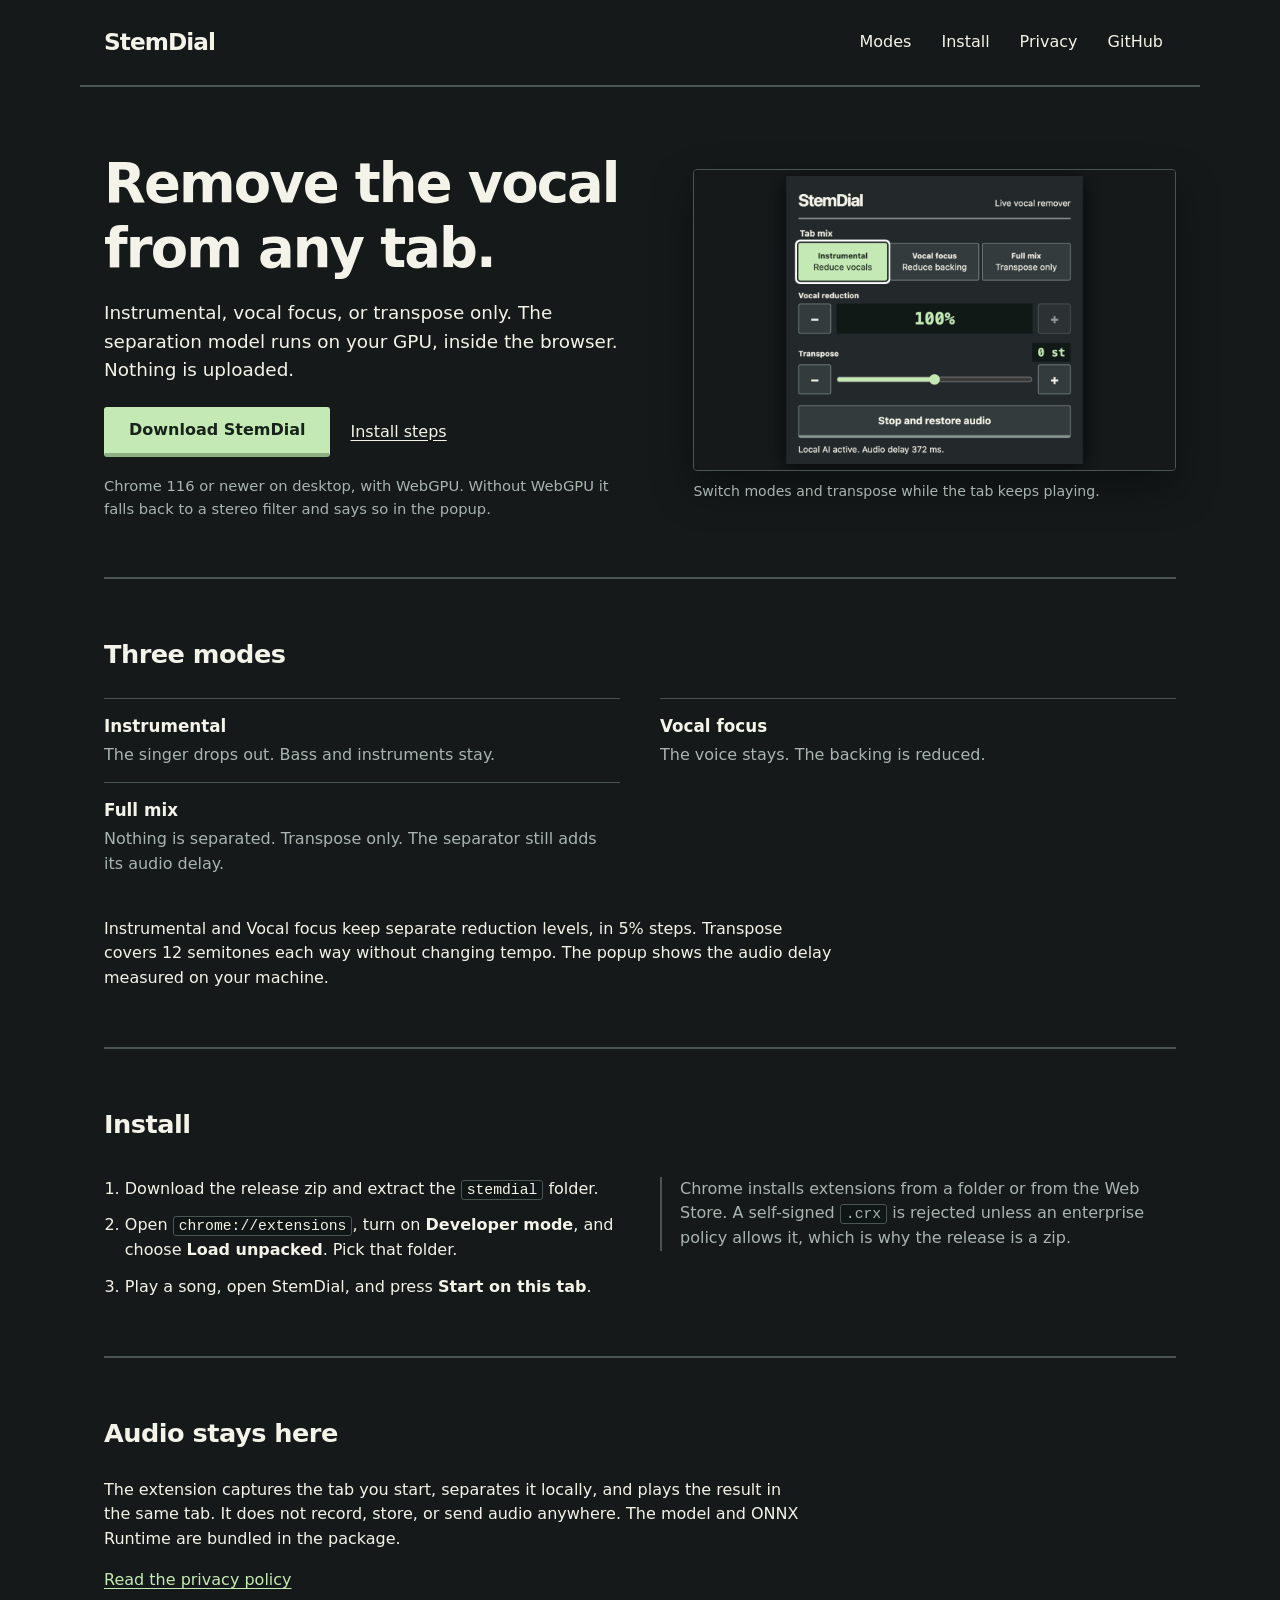
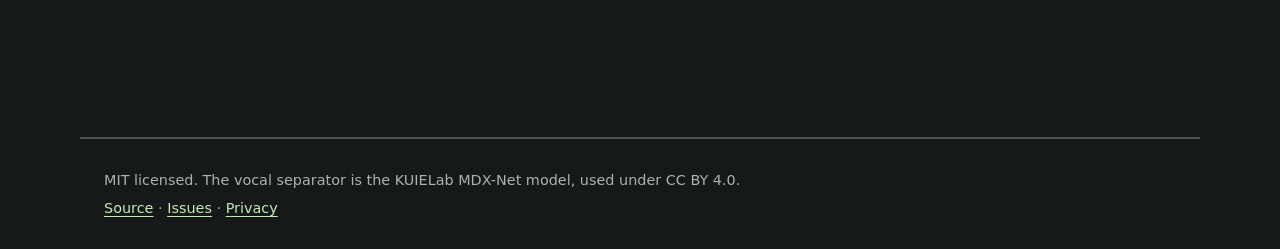
==== site/index.html @ f2a97806 "feat: add GitHub Pages landing page and privacy policy" ====
<!doctype html>
<html lang="en">
<head>
<meta charset="utf-8">
<meta name="viewport" content="width=device-width, initial-scale=1">
<title>StemDial: on-device vocal remover for Chrome</title>
<meta name="description" content="Remove or isolate the vocal in any Chrome tab. The separation model runs on your GPU. No account, no upload, no subscription.">
<meta property="og:title" content="StemDial">
<meta property="og:description" content="Remove or isolate the vocal in any Chrome tab, on your device.">
<meta property="og:image" content="https://bintangf.github.io/stemdial/assets/social-preview.png">
<meta property="og:type" content="website">
<link rel="icon" href="assets/icon32.png" sizes="32x32">
<link rel="apple-touch-icon" href="assets/icon128.png">
<link rel="stylesheet" href="styles.css">
</head>
<body>
<a class="skip" href="#main">Skip to content</a>
<header class="bar">
  <a class="brand" href="./">StemDial</a>
  <nav aria-label="Sections">
    <a href="#modes">Modes</a>
    <a href="#install">Install</a>
    <a href="privacy.html">Privacy</a>
    <a href="https://github.com/bintangf/stemdial">GitHub</a>
  </nav>
</header>

<main id="main">
  <section class="hero">
    <div class="copy">
      <h1>Remove the vocal from any tab.</h1>
      <p class="lede">Instrumental, vocal focus, or transpose only. The separation model runs on your GPU, inside the browser. Nothing is uploaded.</p>
      <p class="actions">
        <a class="button" href="https://github.com/bintangf/stemdial/releases">Download StemDial</a>
        <a class="quiet" href="#install">Install steps</a>
      </p>
      <p class="note">Chrome 116 or newer on desktop, with WebGPU. Without WebGPU it falls back to a stereo filter and says so in the popup.</p>
    </div>
    <figure class="shot">
      <img src="assets/popup.png" width="790" height="768" alt="StemDial popup with Instrumental, Vocal focus, and Full mix modes, a reduction level, and a transpose slider.">
      <figcaption>Switch modes and transpose while the tab keeps playing.</figcaption>
    </figure>
  </section>

  <section id="modes" class="modes">
    <h2>Three modes</h2>
    <dl>
      <div>
        <dt>Instrumental</dt>
        <dd>The singer drops out. Bass and instruments stay.</dd>
      </div>
      <div>
        <dt>Vocal focus</dt>
        <dd>The voice stays. The backing is reduced.</dd>
      </div>
      <div>
        <dt>Full mix</dt>
        <dd>Nothing is separated. Transpose only. The separator still adds its audio delay.</dd>
      </div>
    </dl>
    <p class="after">Instrumental and Vocal focus keep separate reduction levels, in 5% steps. Transpose covers 12 semitones each way without changing tempo. The popup shows the audio delay measured on your machine.</p>
  </section>

  <section id="install" class="install">
    <h2>Install</h2>
    <ol>
      <li>Download the release zip and extract the <code>stemdial</code> folder.</li>
      <li>Open <code>chrome://extensions</code>, turn on <strong>Developer mode</strong>, and choose <strong>Load unpacked</strong>. Pick that folder.</li>
      <li>Play a song, open StemDial, and press <strong>Start on this tab</strong>.</li>
    </ol>
    <p>Chrome installs extensions from a folder or from the Web Store. A self-signed <code>.crx</code> is rejected unless an enterprise policy allows it, which is why the release is a zip.</p>
  </section>

  <section class="stay">
    <h2>Audio stays here</h2>
    <p>The extension captures the tab you start, separates it locally, and plays the result in the same tab. It does not record, store, or send audio anywhere. The model and ONNX Runtime are bundled in the package.</p>
    <p><a href="privacy.html">Read the privacy policy</a></p>
  </section>
</main>

<footer>
  <p>MIT licensed. The vocal separator is the KUIELab MDX-Net model, used under CC BY 4.0.</p>
  <p><a href="https://github.com/bintangf/stemdial">Source</a> · <a href="https://github.com/bintangf/stemdial/issues">Issues</a> · <a href="privacy.html">Privacy</a></p>
</footer>
</body>
</html>
---- site/styles.css ----
:root {
  color-scheme: dark;
  --page: #15191a;
  --case: #23282a;
  --ink: #f4f3e9;
  --muted: #a9b4af;
  --lcd: #c5e9b5;
  --edge: #4a5450;
  --key: #2d3436;
  font: 16px/1.55 system-ui, -apple-system, "Segoe UI", sans-serif;
  color: var(--ink);
  background: var(--page);
  accent-color: var(--lcd);
}

* { box-sizing: border-box; }

body { margin: 0; min-height: 100vh; }

a { color: var(--lcd); text-underline-offset: 3px; }
a:hover { text-decoration-thickness: 2px; }

:focus-visible {
  outline: 3px solid #fff;
  outline-offset: 2px;
  border-radius: 2px;
}

.skip {
  position: absolute;
  left: -9999px;
  top: 12px;
  background: var(--lcd);
  color: #17231a;
  padding: 10px 14px;
  font-weight: 700;
}
.skip:focus { left: 12px; z-index: 10; }

.bar {
  display: flex;
  align-items: center;
  justify-content: space-between;
  gap: 24px;
  flex-wrap: wrap;
  max-width: 1120px;
  margin: 0 auto;
  padding: 18px 24px;
  border-bottom: 2px solid var(--edge);
}

.brand {
  font-size: 1.45rem;
  font-weight: 800;
  letter-spacing: -0.04em;
  color: var(--ink);
  text-decoration: none;
}

.bar nav { display: flex; gap: 4px; flex-wrap: wrap; }

.bar nav a {
  padding: 11px 12px;
  min-height: 44px;
  display: inline-flex;
  align-items: center;
  color: var(--ink);
  text-decoration: none;
  border: 1px solid transparent;
  border-radius: 3px;
}

.bar nav a:hover { border-color: var(--edge); background: var(--key); }

main { max-width: 1120px; margin: 0 auto; padding: 0 24px 72px; }

.hero {
  display: grid;
  grid-template-columns: minmax(0, 1.05fr) minmax(0, 0.95fr);
  gap: 56px;
  align-items: center;
  padding: 64px 0 56px;
  border-bottom: 2px solid var(--edge);
}

h1 {
  margin: 0 0 18px;
  font-size: clamp(2.1rem, 5vw, 3.4rem);
  line-height: 1.2;
  letter-spacing: -0.035em;
}

.lede { margin: 0 0 22px; font-size: 1.15rem; max-width: 34em; }

.actions {
  display: flex;
  align-items: center;
  gap: 20px;
  flex-wrap: wrap;
  margin: 0 0 18px;
}

.button {
  display: inline-flex;
  align-items: center;
  justify-content: center;
  min-height: 50px;
  padding: 0 24px;
  background: var(--lcd);
  color: #17231a;
  font-weight: 750;
  text-decoration: none;
  border: 1px solid var(--lcd);
  border-radius: 3px;
  border-bottom-width: 4px;
  border-bottom-color: #8fae82;
}

.button:hover { background: #d3f2c5; }
.button:active { transform: translateY(1px); }

.quiet { color: var(--ink); min-height: 44px; display: inline-flex; align-items: center; }

.note { margin: 0; color: var(--muted); font-size: 0.92rem; max-width: 36em; }

.shot { margin: 0; }

.shot img {
  display: block;
  width: 100%;
  height: auto;
  border: 1px solid var(--edge);
  border-radius: 4px;
  box-shadow: 0 18px 40px rgba(0, 0, 0, 0.35);
}

.shot figcaption { margin-top: 10px; color: var(--muted); font-size: 0.88rem; }

section { padding: 56px 0; border-bottom: 2px solid var(--edge); }

h2 { margin: 0 0 24px; font-size: 1.6rem; letter-spacing: -0.02em; }

.modes dl {
  margin: 0;
  display: grid;
  grid-template-columns: repeat(2, minmax(0, 1fr));
  gap: 0 40px;
}

.modes dl div { padding: 14px 0; border-top: 1px solid var(--edge); }

.modes dt { font-weight: 750; font-size: 1.05rem; }
.modes dd { margin: 4px 0 0; color: var(--muted); }

.after { margin: 26px 0 0; max-width: 46em; }

.install {
  display: grid;
  grid-template-columns: minmax(0, 1fr) minmax(0, 1fr);
  gap: 8px 40px;
}

.install h2 { grid-column: 1 / -1; }

.install ol { margin: 0; padding-left: 1.3em; display: grid; gap: 12px; }

.install > p {
  margin: 0;
  align-self: start;
  color: var(--muted);
  border-left: 2px solid var(--edge);
  padding-left: 18px;
}

code {
  font: 0.92em ui-monospace, SFMono-Regular, Menlo, monospace;
  background: #101615;
  border: 1px solid var(--edge);
  padding: 1px 5px;
  border-radius: 3px;
}

.stay { border-bottom: 0; }
.stay p { max-width: 44em; }

.policy { max-width: 820px; padding-top: 56px; }
.policy h1 { margin-bottom: 8px; }
.policy h2 { margin: 34px 0 10px; font-size: 1.22rem; border-bottom: 0; }
.policy ul { padding-left: 1.25em; }
.policy li { margin: 5px 0; }
.policy > p { max-width: 42em; }

footer {
  max-width: 1120px;
  margin: 0 auto;
  padding: 24px;
  border-top: 2px solid var(--edge);
  color: var(--muted);
  font-size: 0.9rem;
}

footer p { margin: 6px 0; }

@media (max-width: 840px) {
  .hero { grid-template-columns: minmax(0, 1fr); gap: 32px; padding: 40px 0; }
  .modes dl { grid-template-columns: minmax(0, 1fr); }
  .install { grid-template-columns: minmax(0, 1fr); }
  .install > p { border-left: 0; padding-left: 0; }
  main { padding: 0 18px 56px; }
  .bar { padding: 14px 18px; }
  header nav a { padding: 10px 8px; }
}
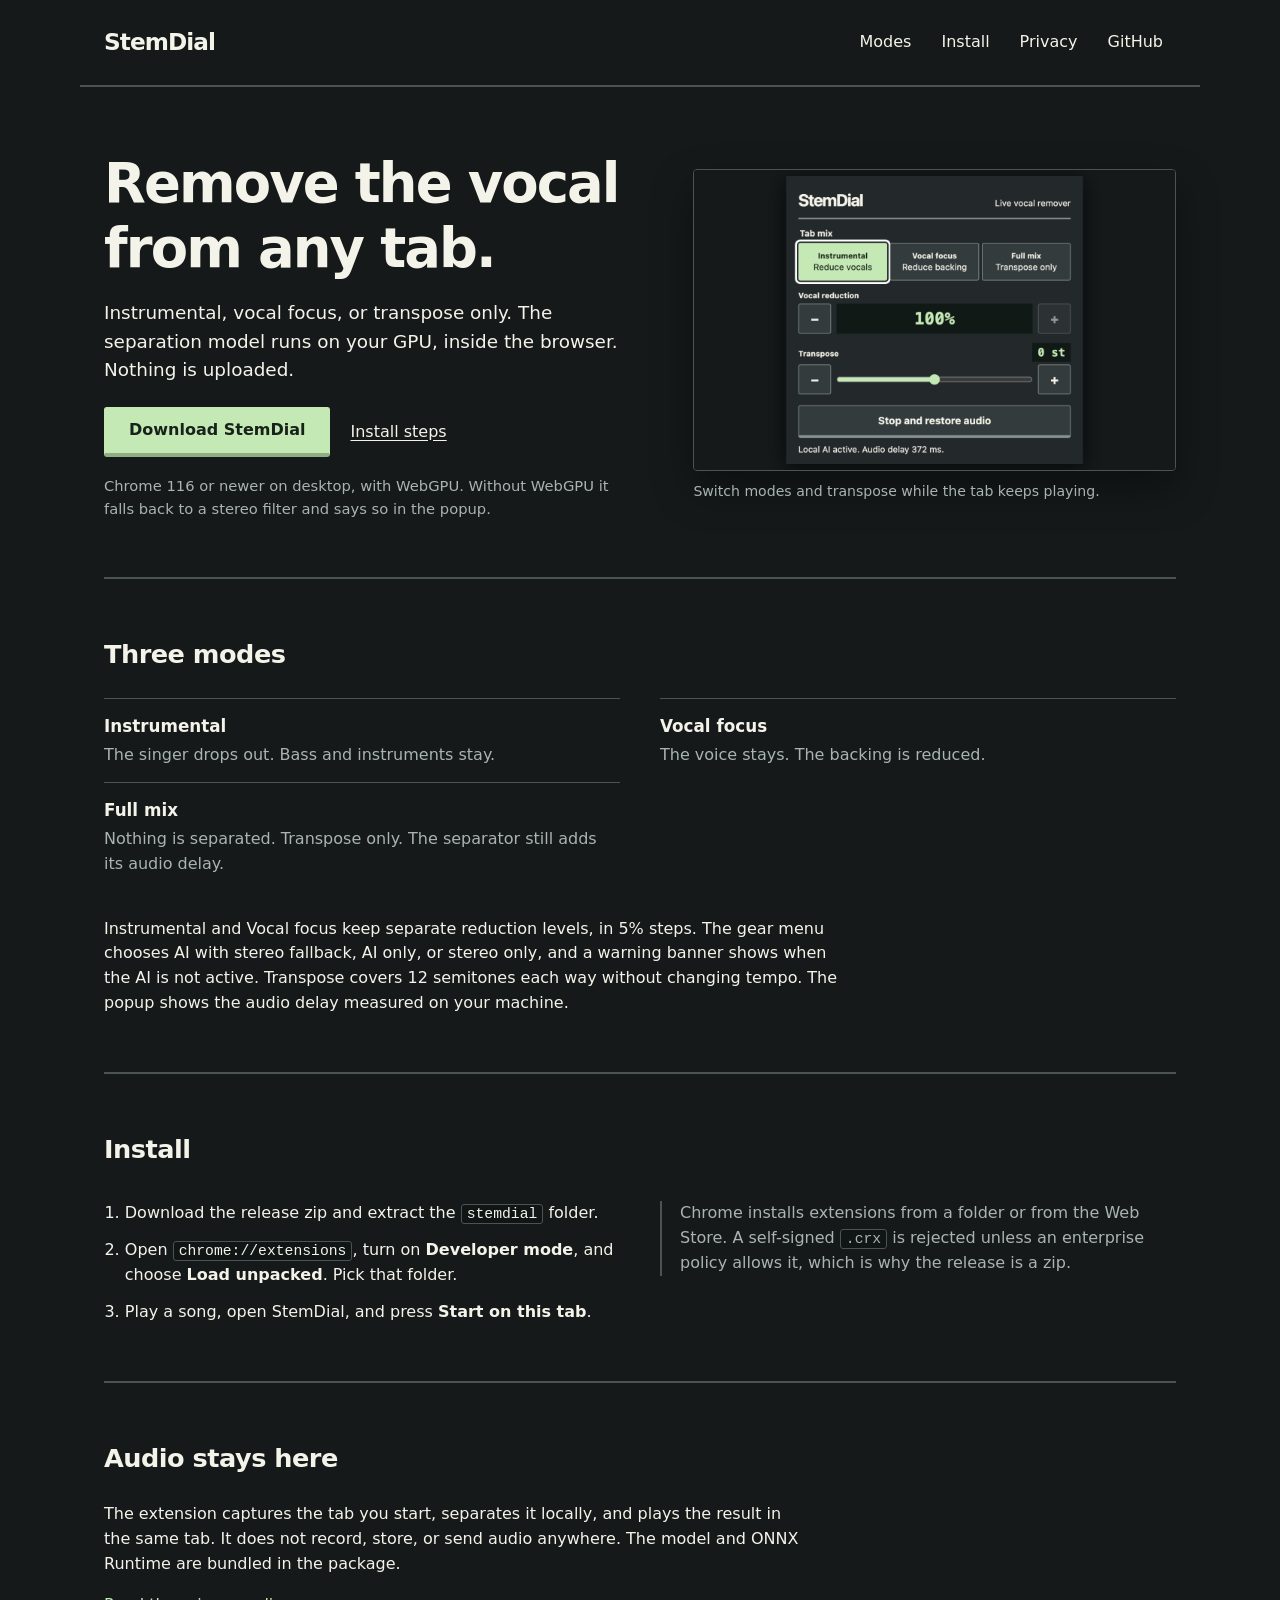
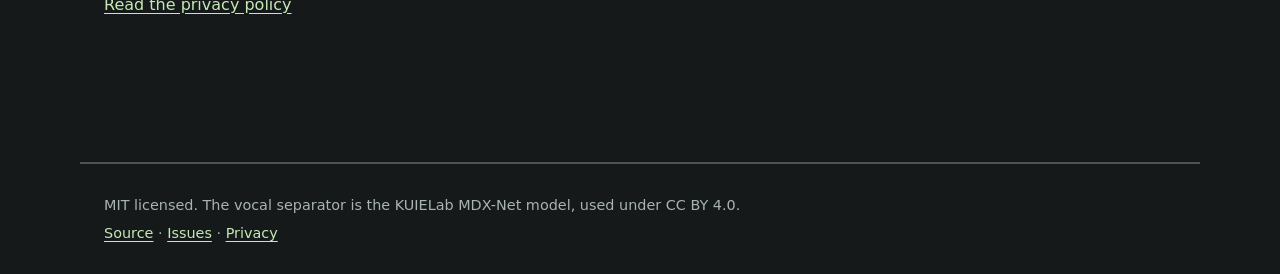
==== commit 46f7bbdf: "feat: add an engine policy selector and fallback warning The gear menu chooses AI with fallback, AI " ====
--- a/site/index.html
+++ b/site/index.html
@@ -58,7 +58,7 @@
         <dd>Nothing is separated. Transpose only. The separator still adds its audio delay.</dd>
       </div>
     </dl>
-    <p class="after">Instrumental and Vocal focus keep separate reduction levels, in 5% steps. Transpose covers 12 semitones each way without changing tempo. The popup shows the audio delay measured on your machine.</p>
+    <p class="after">Instrumental and Vocal focus keep separate reduction levels, in 5% steps. The gear menu chooses AI with stereo fallback, AI only, or stereo only, and a warning banner shows when the AI is not active. Transpose covers 12 semitones each way without changing tempo. The popup shows the audio delay measured on your machine.</p>
   </section>
 
   <section id="install" class="install">
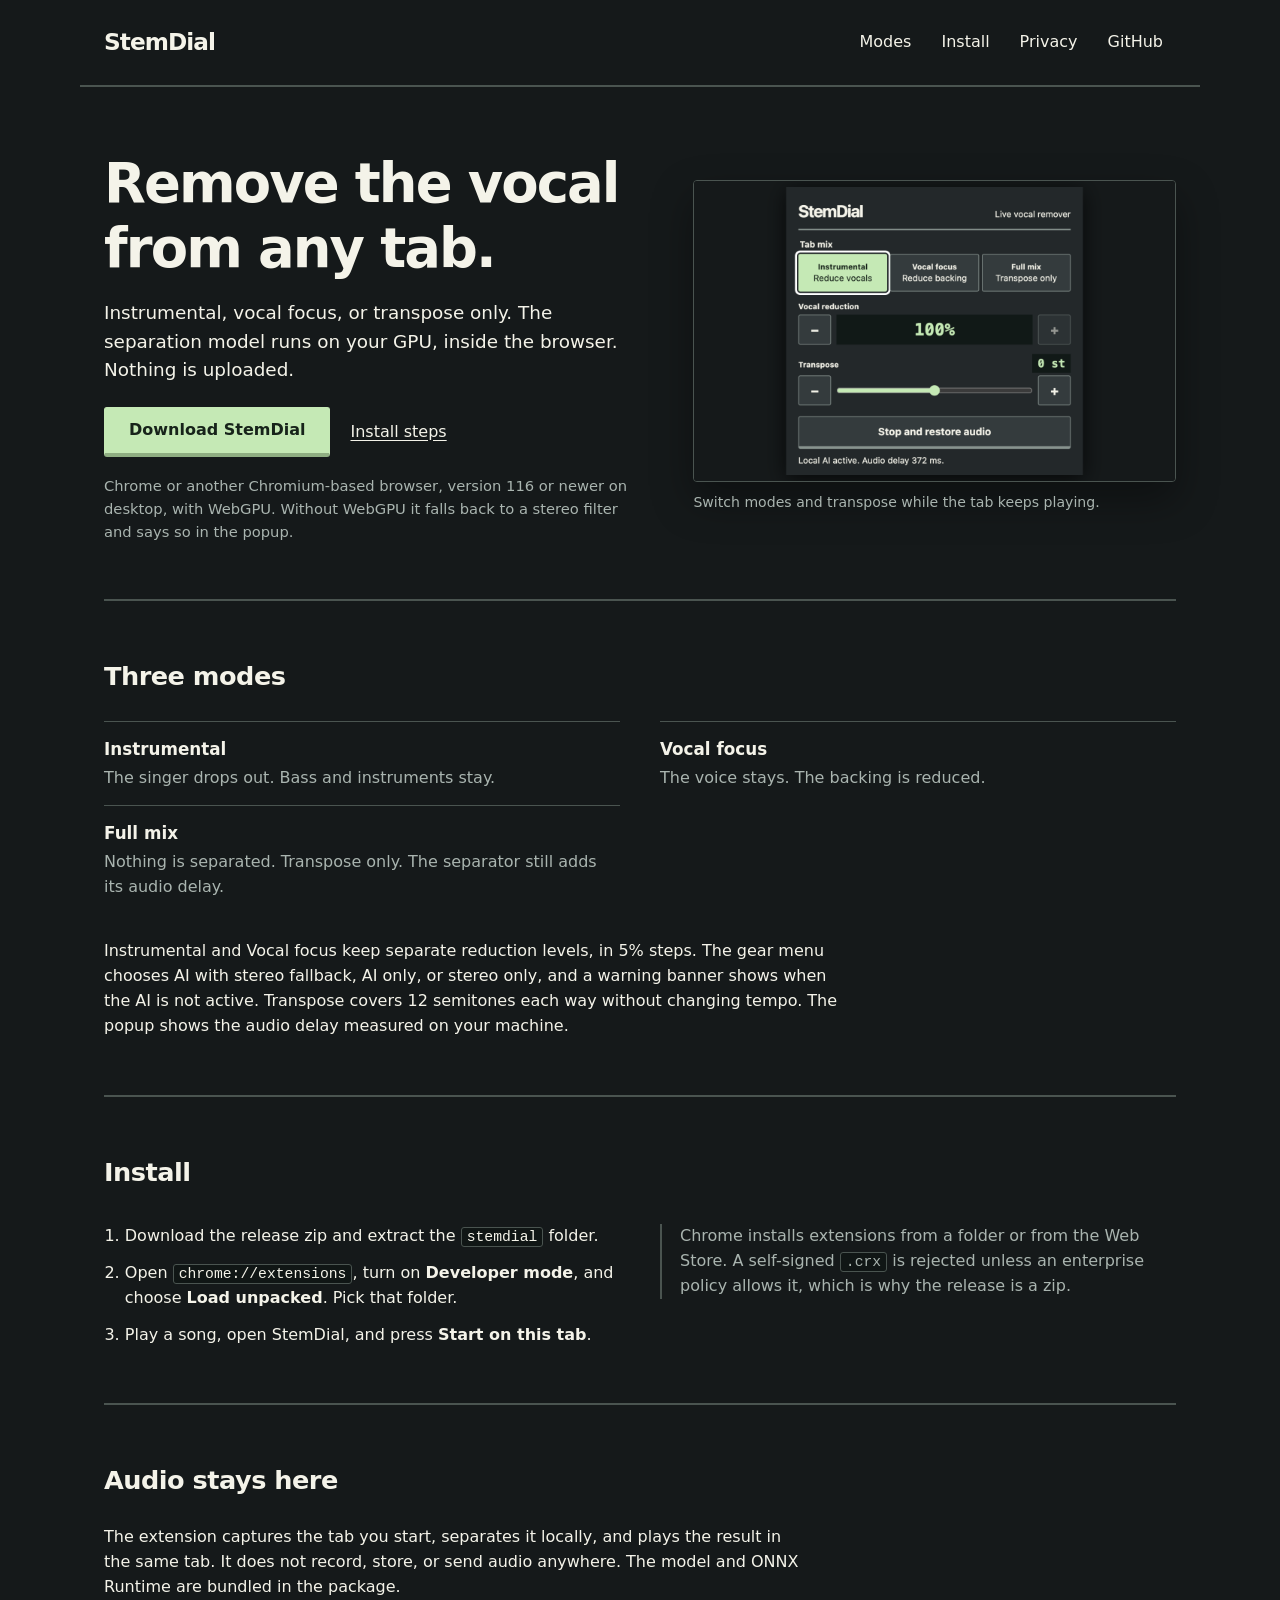
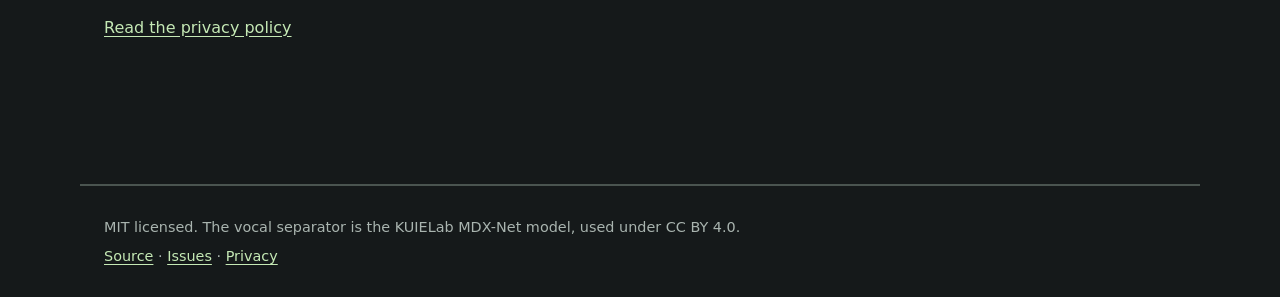
==== commit 520b7631: "docs: describe support as Chromium-based browsers Co-Authored-By: Devin AI <158243242+devin-ai-integ" ====
--- a/site/index.html
+++ b/site/index.html
@@ -3,10 +3,10 @@
 <head>
 <meta charset="utf-8">
 <meta name="viewport" content="width=device-width, initial-scale=1">
-<title>StemDial: on-device vocal remover for Chrome</title>
-<meta name="description" content="Remove or isolate the vocal in any Chrome tab. The separation model runs on your GPU. No account, no upload, no subscription.">
+<title>StemDial: on-device vocal remover for Chromium-based browsers</title>
+<meta name="description" content="Remove or isolate the vocal in any browser tab. The separation model runs on your GPU. No account, no upload, no subscription.">
 <meta property="og:title" content="StemDial">
-<meta property="og:description" content="Remove or isolate the vocal in any Chrome tab, on your device.">
+<meta property="og:description" content="Remove or isolate the vocal in any browser tab, on your device.">
 <meta property="og:image" content="https://bintangf.github.io/stemdial/assets/social-preview.png">
 <meta property="og:type" content="website">
 <link rel="icon" href="assets/icon32.png" sizes="32x32">
@@ -34,7 +34,7 @@
         <a class="button" href="https://github.com/bintangf/stemdial/releases">Download StemDial</a>
         <a class="quiet" href="#install">Install steps</a>
       </p>
-      <p class="note">Chrome 116 or newer on desktop, with WebGPU. Without WebGPU it falls back to a stereo filter and says so in the popup.</p>
+      <p class="note">Chrome or another Chromium-based browser, version 116 or newer on desktop, with WebGPU. Without WebGPU it falls back to a stereo filter and says so in the popup.</p>
     </div>
     <figure class="shot">
       <img src="assets/popup.png" width="790" height="768" alt="StemDial popup with Instrumental, Vocal focus, and Full mix modes, a reduction level, and a transpose slider.">
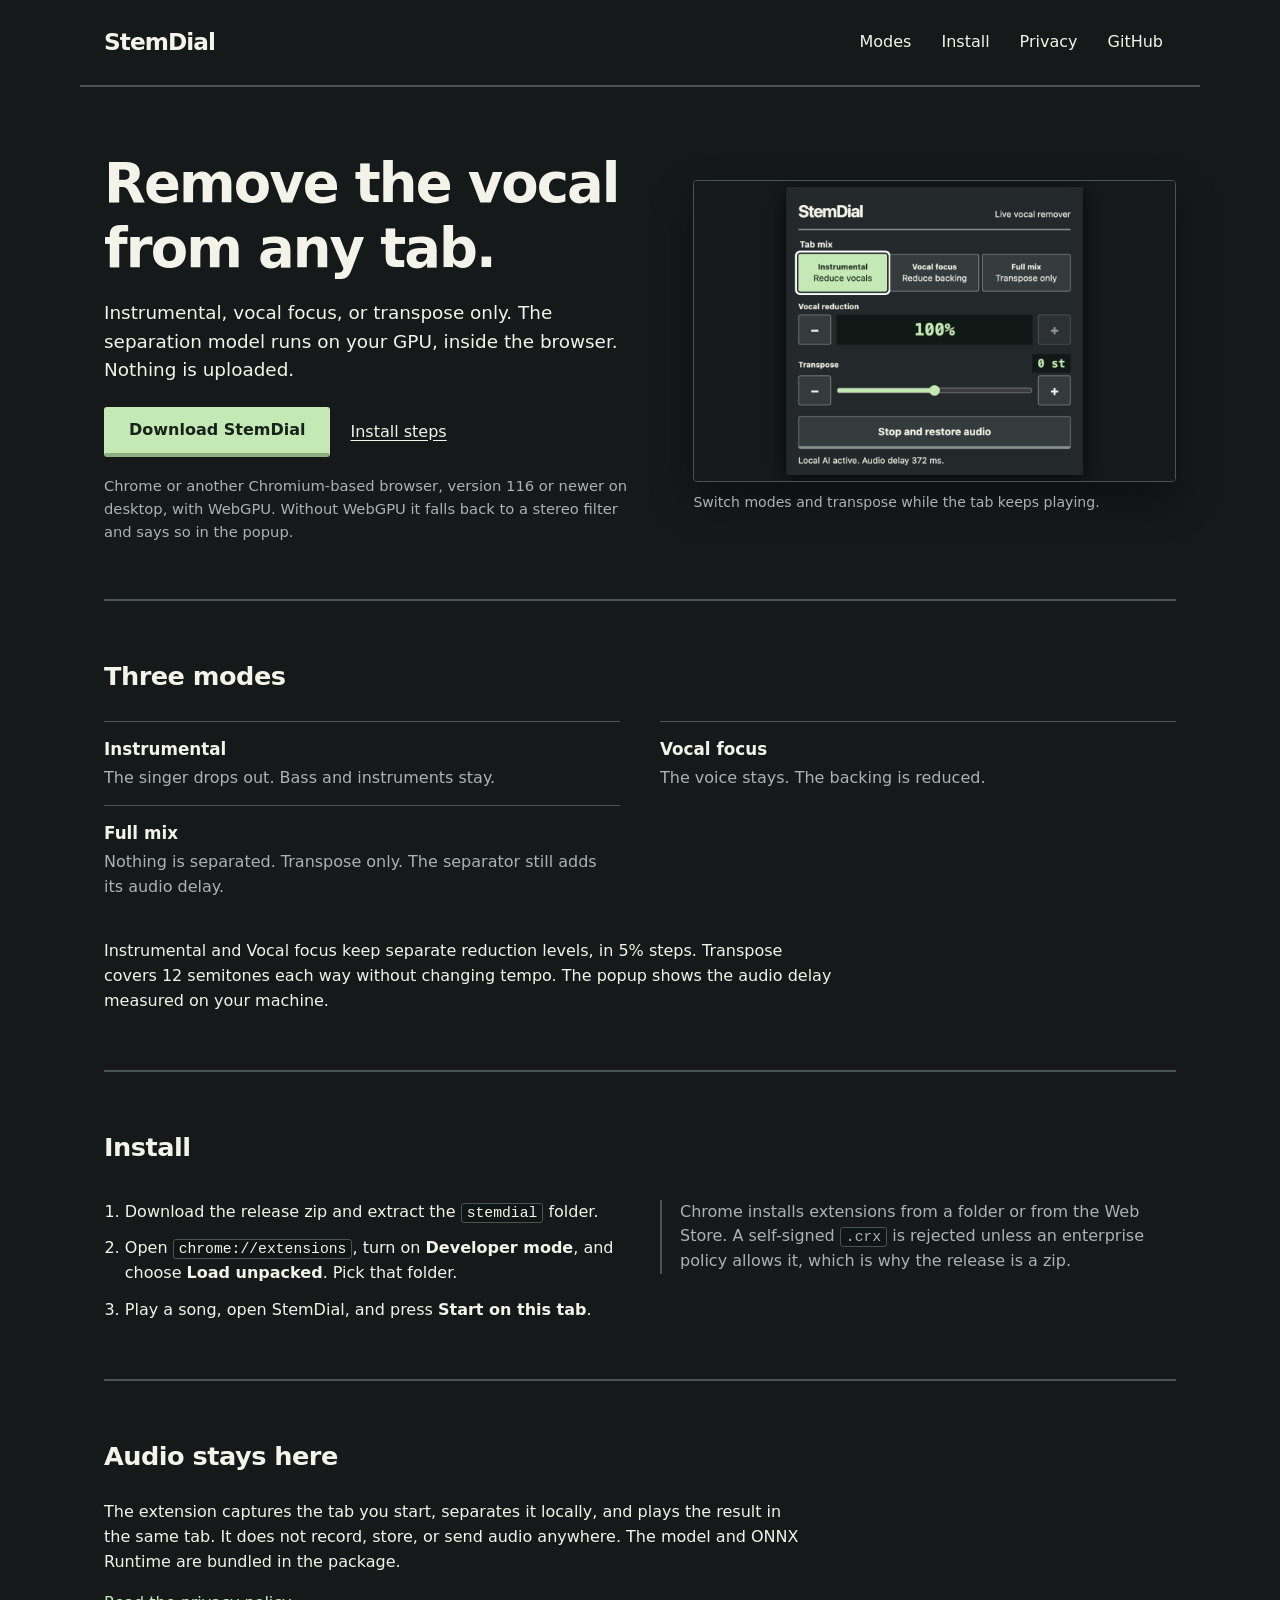
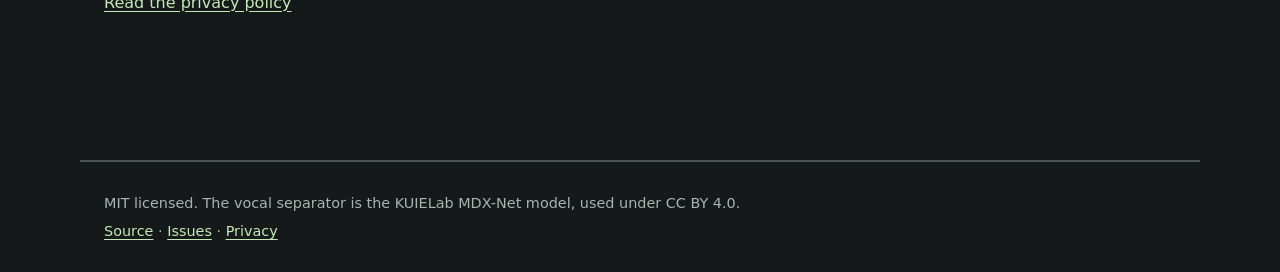
==== commit 1025bd9e: "docs: describe support as Chromium-based browsers Co-Authored-By: Devin AI <158243242+devin-ai-integ" ====
--- a/site/index.html
+++ b/site/index.html
@@ -58,7 +58,7 @@
         <dd>Nothing is separated. Transpose only. The separator still adds its audio delay.</dd>
       </div>
     </dl>
-    <p class="after">Instrumental and Vocal focus keep separate reduction levels, in 5% steps. The gear menu chooses AI with stereo fallback, AI only, or stereo only, and a warning banner shows when the AI is not active. Transpose covers 12 semitones each way without changing tempo. The popup shows the audio delay measured on your machine.</p>
+    <p class="after">Instrumental and Vocal focus keep separate reduction levels, in 5% steps. Transpose covers 12 semitones each way without changing tempo. The popup shows the audio delay measured on your machine.</p>
   </section>
 
   <section id="install" class="install">
